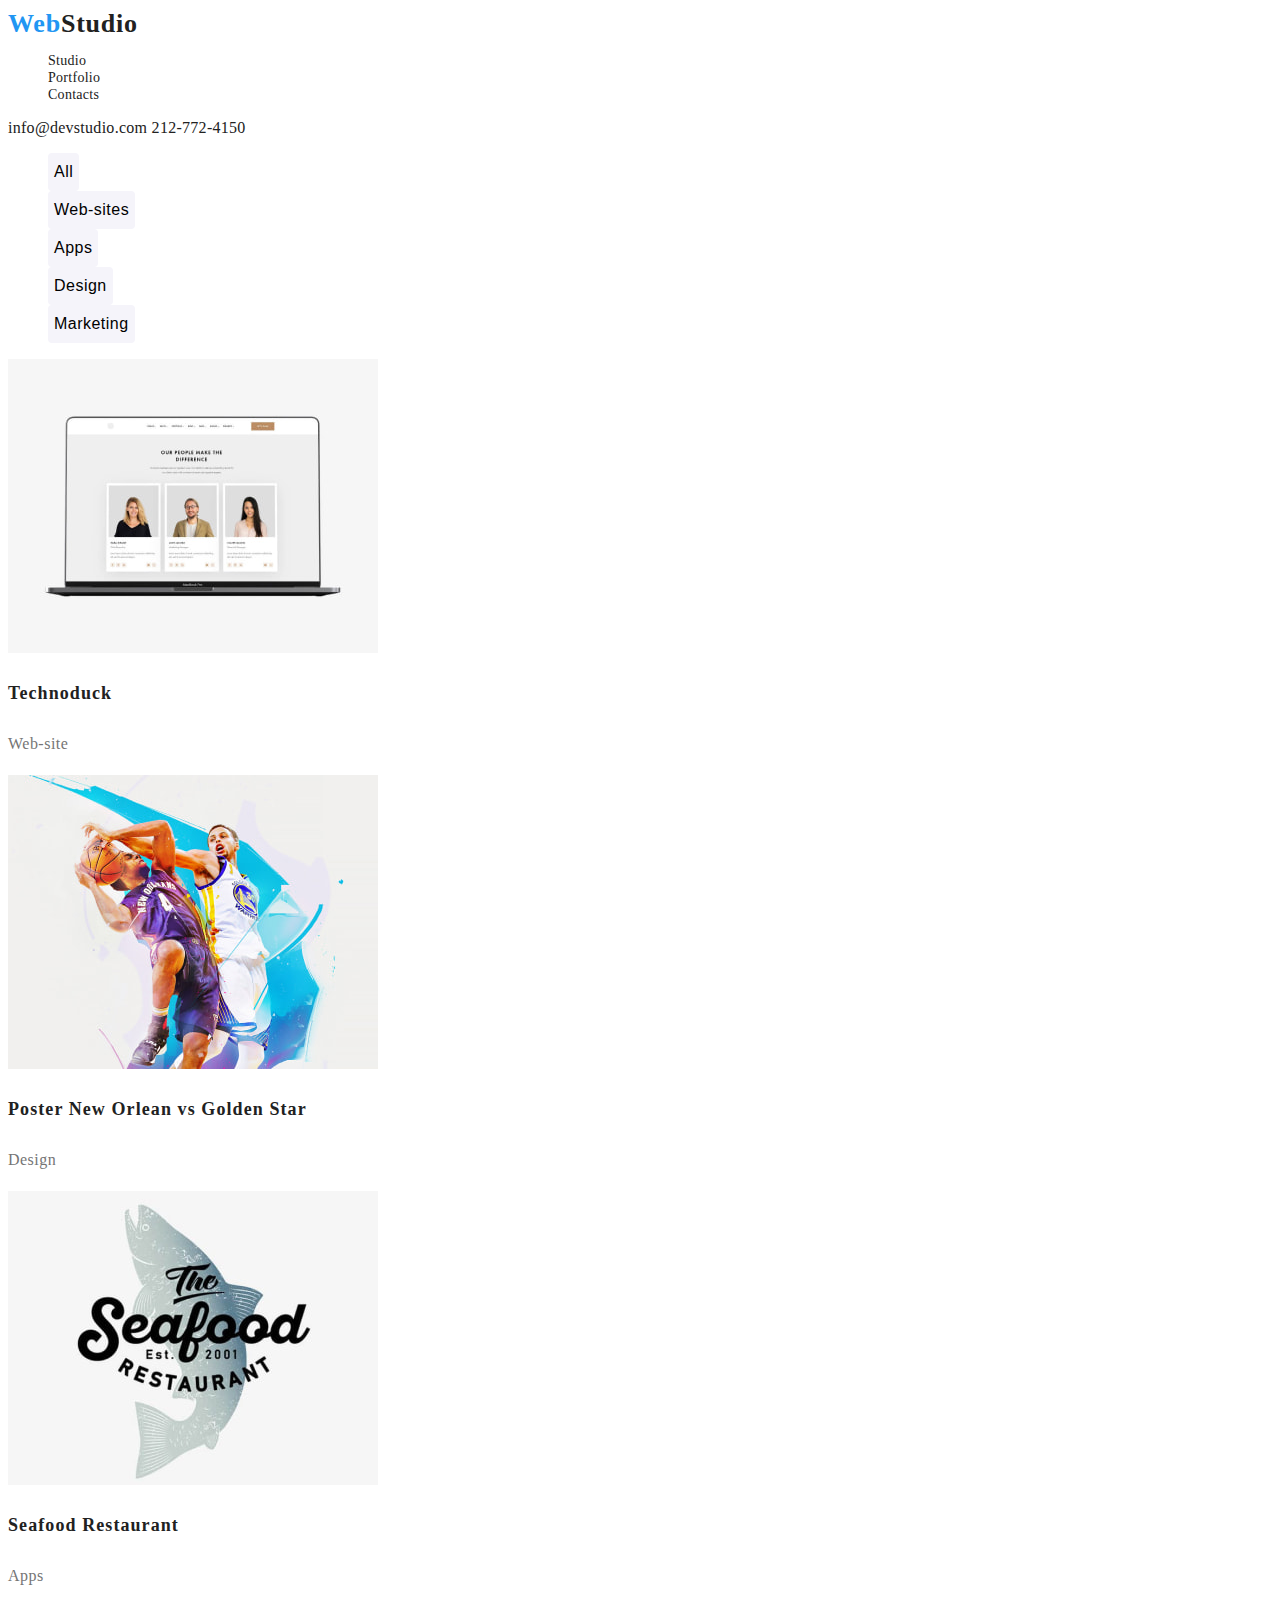
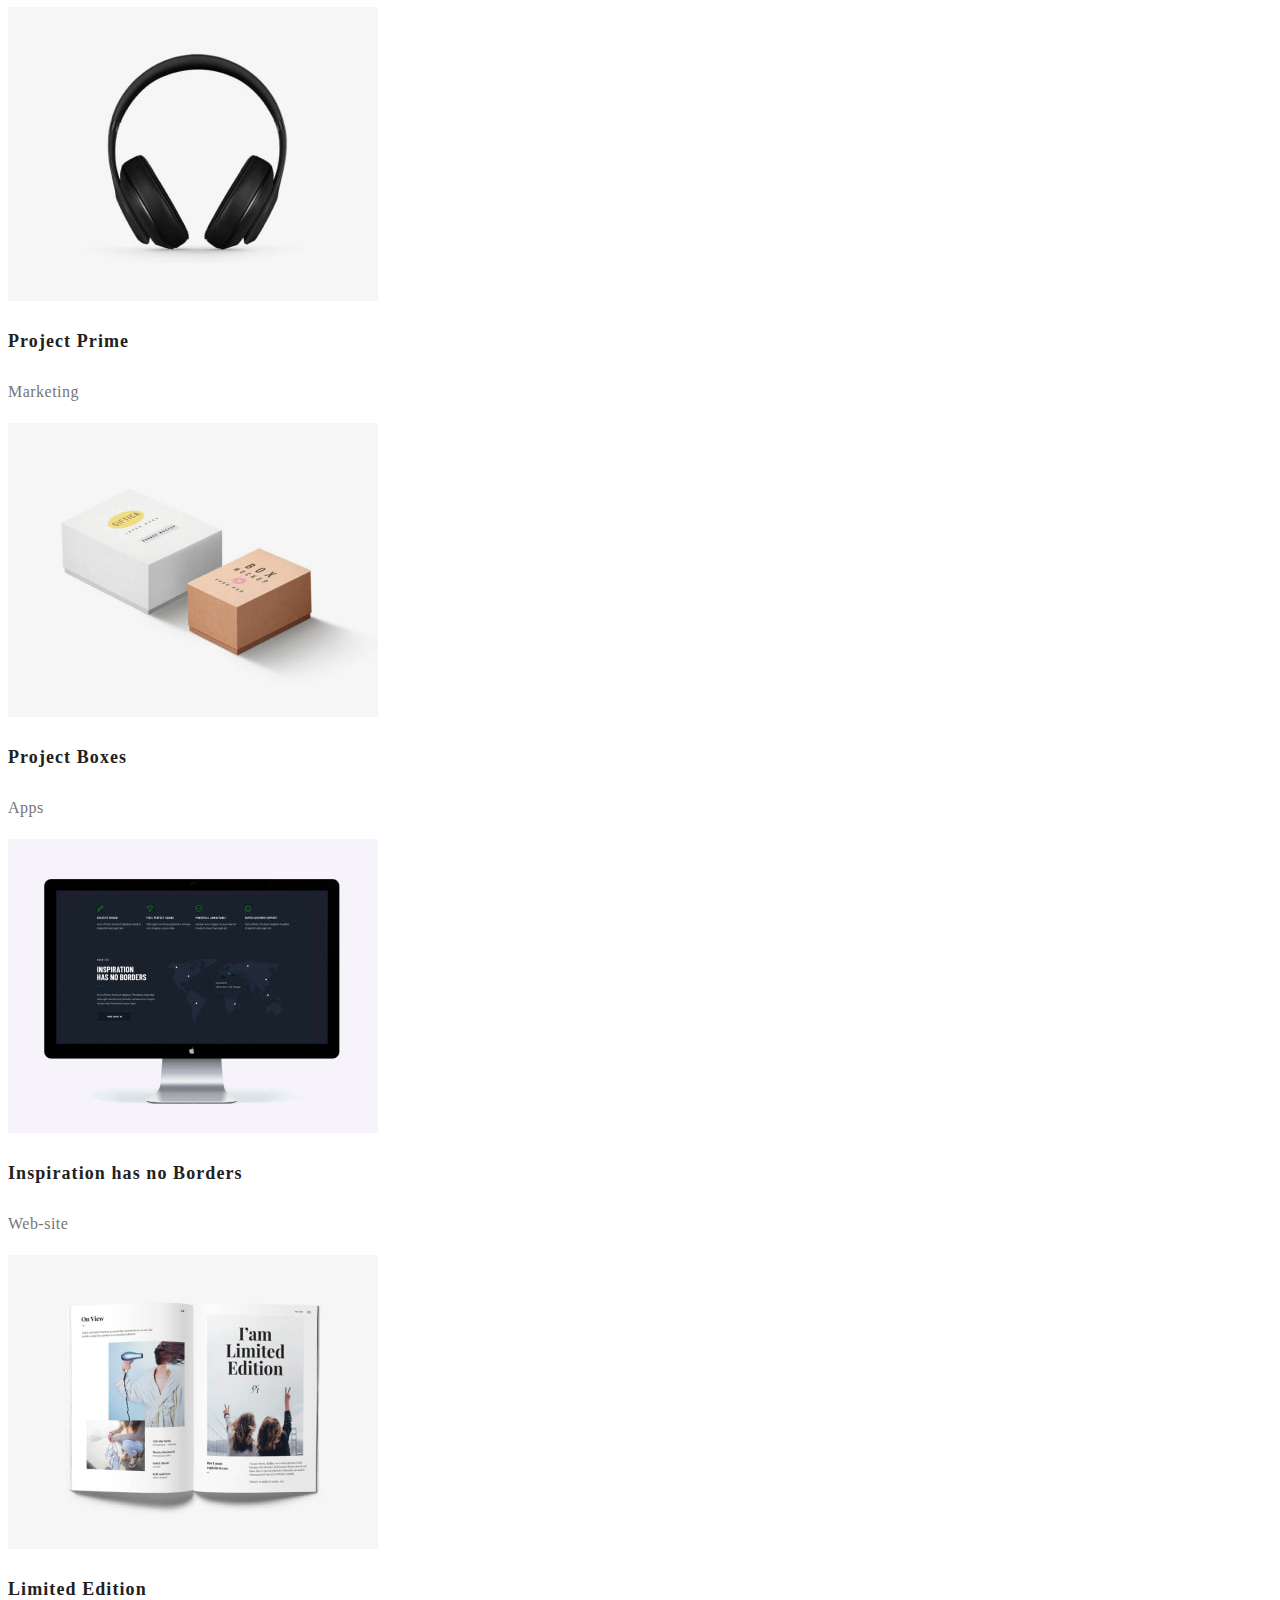
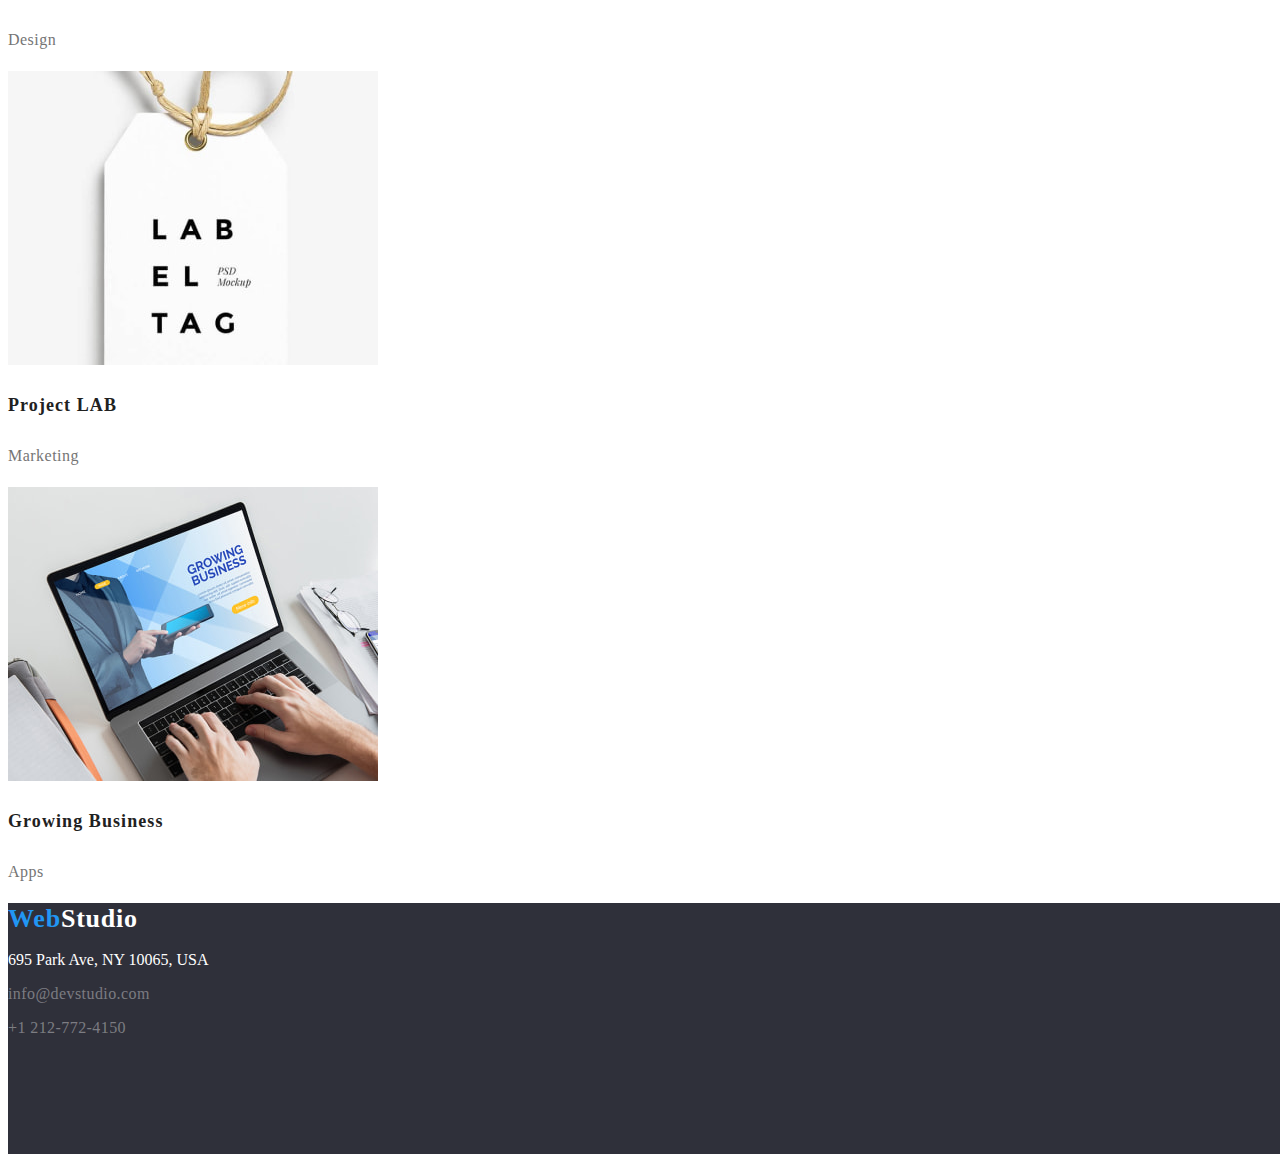
==== portfolio.html @ 18568f63 "Initial commit" ====
<!DOCTYPE html>
<html lang="en">
<head>
    <meta charset="UTF-8">
    <meta name="viewport" content="width=device-width, initial-scale=1.0">
    <title>Portfolio</title>
    <link rel="stylesheet" href="./css/styles.css" />
</head>
<body class="entire-content">
<header class="first-section">
    <a class="web-studio" href="#" ><span class="web-logo">Web</span>Studio</a>
    <nav class="navigation-list">
        <ul class="list">
            <li class="list-element"><a class="link" href="./index.html">Studio</a></li>
            <li class="list-element"><a class="link" href="./portfolio.html">Portfolio</a></li>
            <li class="list-element"><a class="link" href="#">Contacts</a></li>
        </ul>
    </nav>
    <div class="header-links">
        <a class="link" href="mailto:info@devstudio.com">info@devstudio.com</a>
        <a class="link" href="tel:212-772-4150">212-772-4150</a>
    </div>
</header>
 <main>
    <!--Buttons list-->
<div>
   <ul class="buttons-list">
<li><button class="buttons-element" type="button">All</button></li>
<li><button class="buttons-element" type="button">Web-sites</button></li>
<li><button class="buttons-element" type="button">Apps</button></li>
<li><button class="buttons-element" type="button">Design</button></li>
<li><button class="buttons-element" type="button">Marketing</button></li>

   </ul> 
</div>
<!--Portofolio-->
<section class="Portofolio">

<div class="portofolio-content">
<img src="./images/technoduck.jpg" alt="Technoduck" width="370" height="294" />
<p class="projects"><b>Technoduck</b></p>
<p class="projects-type">Web-site</p>
</div>

<div class="portofolio-content">
    <img src="./images/poster.jpg" alt="Poster New Orlean vs Golden Star" width="370" height="294" />
    <p class="projects"><b>Poster New Orlean vs Golden Star</b></p>
    <p class="projects-type">Design</p>
</div>
<div class="portofolio-content">
    <img src="./images/seafood.jpg" alt="Seafood Restaurant " width="370" height="294" />
    <p class="projects" ><b>Seafood Restaurant</b></p>
    <p class="projects-type">Apps</p>
</div>
<div class="portofolio-content">
<img src="./images/project-prime.jpg" alt="Project Prime " width="370" height="294" />
<p class="projects"><b>Project Prime</b></p>
<p class="projects-type">Marketing</p>
</div>

<div class="portofolio-content" >
<img src="./images/project-boxes.jpg" alt="Project Boxes" width="370" height="294" />
<p class="projects"><b>Project Boxes</b></p>
<p class="projects-type">Apps</p>
</div>

<div class="portofolio-content">
<img src="./images/borders.jpg" alt="Inspiration has no Borders" width="370" height="294" />
<p class="projects"><b>Inspiration has no Borders</b></p>
<p class="projects-type" >Web-site</p>
</div>

<div class="portofolio-content">
<img src="./images/limited-edition.jpg" alt="Limited Edition" width="370" height="294" />
<p class="projects"><b>Limited Edition</b></p>
<p class="projects-type">Design</p>
</div>

<div class="portofolio-content">
<img src="./images/project-lab.jpg" alt="Project LAB" width="370" height="294" />
<p class="projects"><b>Project LAB</b></p>
<p class="projects-type">Marketing</p>
</div>

<div class="portofolio-content">
<img src="./images/growing-business.jpg" alt="Growing Business" width="370" height="294" />
<p class="projects"><b>Growing Business</b></p>
<p class="projects-type">Apps</p>
</div>

</section>
 </main>
<footer class="contacts">
    <a class="web-studio-light" href="#"><span class="web-logo-light">Web</span>Studio</a>
    <address class="contacts-detailes">
        <p>695 Park Ave, NY 10065, USA</p>
        <p class="info">info@devstudio.com</p>
        <P class="number">+1 212-772-4150</P>
    </address>
</footer>
</body>
</html>
---- css/styles.css ----
:root
{
    --blue: #2196F3;
    --black: #212121;
    --grey: #757575;
    --white: #FFFFFF;
    --button-grey: #F5F4FA;
    --normal-font-size: 14px;
    --middle-font-size: 16px;
    --main-font: "Roboto" sans-serif;

    
}
/* Body global*/
.entire-content {
font-family: var(--main-font);
color: var(--black);
width: 1600px;
}

/* Header style*/
.web-studio {
    font-family: "Raleway";
    font-size: 26px;
    font-weight: 700;
    letter-spacing: 0.78px;
    text-align: left;
    line-height: 1.2;
}
.web-logo {
    color: var(--blue);
}
/* Navigation list*/
.navigation-list {
    font-size: var(--normal-font-size);
    font-weight: 500;
    letter-spacing: 0.28px;
    text-align: left;
    line-height: 1.2;
}

.header-links {
    font-weight: 500;
    letter-spacing: 0.28px;
    line-height: 1.2;
}

/* Link style */
a {
    text-decoration: none;
    color: var(--black);
}
.link:hover {
    color: var(--blue);
}
.link:focus {
    color: var(--blue)
}

/*Title section*/
.title-section { 
    height: 600px;
    width: 1600px;
    background-color: #2F303A;
    text-align: center;
    
}
 
.main-title {
    color: var(--white);
    font-weight: 900;
    line-height: 1.36;
    letter-spacing: 2.64px;
}

.blue-button {
    background-color: var(--blue);
    color: var(--white);
    font-size: 16px;
    font-weight: 700;
    cursor: pointer;
    border: none;
    border-radius: 4px;
    width: 200px;
    height: 50px;
    line-height: 1.88;
    letter-spacing: 0.96px;
}

/*Advantages & what we do section*/

.advantage {
    font-size: var(--normal-font-size);
    font-weight: 700;
    line-height: 1.2;
    letter-spacing: 0.42px;
}
.advantage-description {
color: var(--grey);
text-align: left;
line-height: 1.71;
letter-spacing: 0.42px;
}

.list, .benefits {
    list-style-type: none;
}

/* What we do*/
.do-title .our-team-title {
    font-size: 36px;
    font-weight: 700;
    line-height: 1.2;
    letter-spacing: 1.08px;
}
 /*Our team section*/

.name {
    font-size: var(--middle-font-size);
    font-weight: 500;
    line-height: 1.2;
    letter-spacing: 0.48px;
}
.ocupation {
    font-size: var(--middle-font-size);
    color: var(--grey);
    line-height: 1.2;
    letter-spacing: 0.48px;
}

/*Footer*/
.contacts {
    background-color: #2F303A;
    width: 1600px;
    height: 251px;
    color: var(--white);
}

.web-studio-light {
    font-family: "Raleway";
    font-size: 26px;
    font-weight: 700;
    letter-spacing: 0.78px;
    text-align: left;
    line-height: 1.2;
    color: var(--white);
}

.web-logo-light {
    color: var(--blue);
}
.contacts-detailes {
font-style: normal;
}
.park {
    line-height: 1.2;
    letter-spacing: 0.42px;
}
.info, .number {
    color: #FFFFFF60;
    line-height: 1.14;
    letter-spacing: 0.42px;
}
.info:hover, .number:hover {
    color: var(--blue);
}
.info:focus, .number:focus {
color: var(--blue);
}
 
/* Portofolio page*/

.buttons-element {
    font-size: var(--middle-font-size);
    font-weight: 500;
    background-color: var(--button-grey);
    height: 38px;
    border: none;
    border-radius: 4px;
    cursor: pointer;
    line-height: 1.63;
    letter-spacing: 0.48px;
    text-align: center;
}

.buttons-element:hover {
    background-color: var(--blue);
    color: var(--white);
}
.buttons-element:focus {
    background-color: var(--blue);
    color: var(--white);
}
.buttons-list {
    list-style-type: none;
}

.projects {
    font-weight: 700;
    font-size: 18px;
    line-height: 2;
    letter-spacing: 1.08px;
    text-align: left;
}
.projects-type {
    color: var(--grey);
    font-size: var(--middle-font-size);
    line-height: 1.88;
    letter-spacing: 0.48px;
    text-align: left;
}
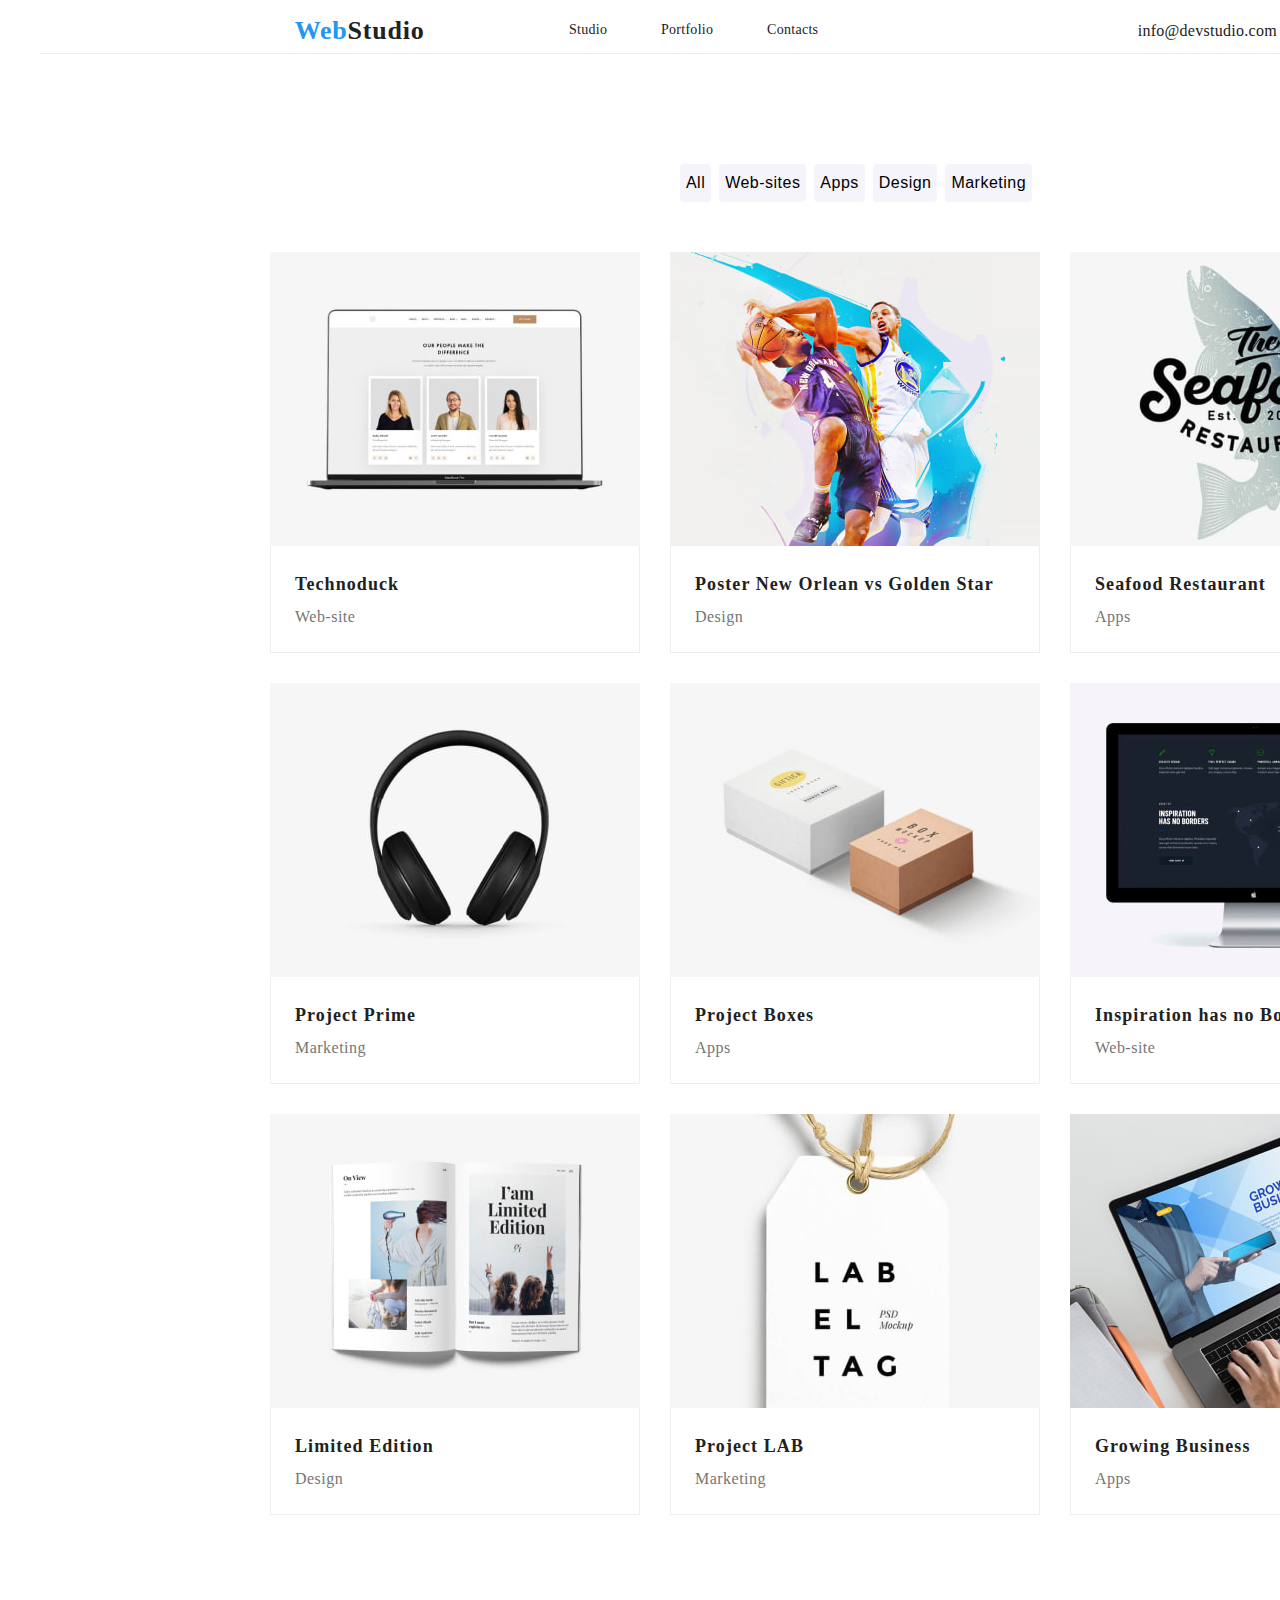
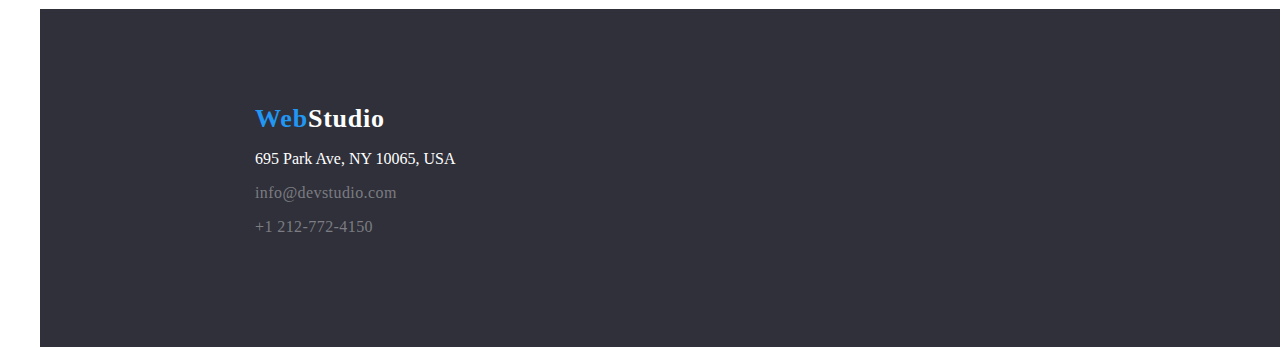
==== commit 4520e6da: "Tema 3" ====
--- a/portfolio.html
+++ b/portfolio.html
@@ -4,9 +4,11 @@
     <meta charset="UTF-8">
     <meta name="viewport" content="width=device-width, initial-scale=1.0">
     <title>Portfolio</title>
+    <link rel="stylesheet" href="node_modules/modern-normalize/modern-normalize.css">
     <link rel="stylesheet" href="./css/styles.css" />
 </head>
 <body class="entire-content">
+    <div class="container">
 <header class="first-section">
     <a class="web-studio" href="#" ><span class="web-logo">Web</span>Studio</a>
     <nav class="navigation-list">
@@ -22,6 +24,7 @@
     </div>
 </header>
  <main>
+    <div class="section">
     <!--Buttons list-->
 <div>
    <ul class="buttons-list">
@@ -34,69 +37,93 @@
    </ul> 
 </div>
 <!--Portofolio-->
-<section class="Portofolio">
+<section class="portofolio">
 
 <div class="portofolio-content">
-<img src="./images/technoduck.jpg" alt="Technoduck" width="370" height="294" />
+<img class="top-image" src="./images/technoduck.jpg" alt="Technoduck" width="370" height="294" />
+<div class="bottom-card">
 <p class="projects"><b>Technoduck</b></p>
 <p class="projects-type">Web-site</p>
 </div>
+</div>
 
 <div class="portofolio-content">
-    <img src="./images/poster.jpg" alt="Poster New Orlean vs Golden Star" width="370" height="294" />
+    <img class="top-image" src="./images/poster.jpg" alt="Poster New Orlean vs Golden Star" width="370" height="294" />
+    <div class="bottom-card">
     <p class="projects"><b>Poster New Orlean vs Golden Star</b></p>
     <p class="projects-type">Design</p>
-</div>
+    </div>
+    </div>
+
 <div class="portofolio-content">
-    <img src="./images/seafood.jpg" alt="Seafood Restaurant " width="370" height="294" />
+    <img class="top-image" src="./images/seafood.jpg" alt="Seafood Restaurant " width="370" height="294" />
+    <div class="bottom-card">
     <p class="projects" ><b>Seafood Restaurant</b></p>
     <p class="projects-type">Apps</p>
+    </div>
 </div>
+
 <div class="portofolio-content">
-<img src="./images/project-prime.jpg" alt="Project Prime " width="370" height="294" />
+<img class="top-image" src="./images/project-prime.jpg" alt="Project Prime " width="370" height="294" />
+<div class="bottom-card">
 <p class="projects"><b>Project Prime</b></p>
 <p class="projects-type">Marketing</p>
 </div>
+</div>
 
 <div class="portofolio-content" >
-<img src="./images/project-boxes.jpg" alt="Project Boxes" width="370" height="294" />
+<img class="top-image" src="./images/project-boxes.jpg" alt="Project Boxes" width="370" height="294" />
+<div class="bottom-card">
 <p class="projects"><b>Project Boxes</b></p>
 <p class="projects-type">Apps</p>
 </div>
+</div>
 
 <div class="portofolio-content">
-<img src="./images/borders.jpg" alt="Inspiration has no Borders" width="370" height="294" />
+<img class="top-image" src="./images/borders.jpg" alt="Inspiration has no Borders" width="370" height="294" />
+<div class="bottom-card">
 <p class="projects"><b>Inspiration has no Borders</b></p>
 <p class="projects-type" >Web-site</p>
 </div>
+</div>
 
 <div class="portofolio-content">
-<img src="./images/limited-edition.jpg" alt="Limited Edition" width="370" height="294" />
+<img class="top-image" src="./images/limited-edition.jpg" alt="Limited Edition" width="370" height="294" />
+<div class="bottom-card">
 <p class="projects"><b>Limited Edition</b></p>
 <p class="projects-type">Design</p>
 </div>
+</div>
 
 <div class="portofolio-content">
-<img src="./images/project-lab.jpg" alt="Project LAB" width="370" height="294" />
+<img class="top-image" src="./images/project-lab.jpg" alt="Project LAB" width="370" height="294" />
+<div class="bottom-card">
 <p class="projects"><b>Project LAB</b></p>
 <p class="projects-type">Marketing</p>
 </div>
+</div>
 
 <div class="portofolio-content">
-<img src="./images/growing-business.jpg" alt="Growing Business" width="370" height="294" />
+<img class="top-image" src="./images/growing-business.jpg" alt="Growing Business" width="370" height="294" />
+<div class="bottom-card">
 <p class="projects"><b>Growing Business</b></p>
 <p class="projects-type">Apps</p>
 </div>
+</div>
 
 </section>
+</div>
  </main>
 <footer class="contacts">
+    <div class="section">
     <a class="web-studio-light" href="#"><span class="web-logo-light">Web</span>Studio</a>
     <address class="contacts-detailes">
         <p>695 Park Ave, NY 10065, USA</p>
         <p class="info">info@devstudio.com</p>
         <P class="number">+1 212-772-4150</P>
     </address>
+    </div>
 </footer>
+</div>
 </body>
 </html>--- a/css/styles.css
+++ b/css/styles.css
@@ -1,3 +1,9 @@
+*,
+*::before,
+*::after {
+    box-sizing: border-box;
+}
+
 :root
 {
     --blue: #2196F3;
@@ -11,21 +17,50 @@
 
     
 }
+
+.container {
+
+    width: 1200px;
+    margin: 0 auto;
+}
+
+.section {
+    padding-top: 94px;
+    padding-bottom: 94px;
+    width:1600px;
+}
 /* Body global*/
 .entire-content {
 font-family: var(--main-font);
 color: var(--black);
+background-color: var(--white);
+
+}
+
+/* Header style*/
+.first-section {
+  display: flex; 
+  flex-direction: row;
+  justify-content:space-around;
+  align-items: center;
+border-top: none;
+    border-left: none;
+    border-right: none;
+    border-bottom: #ECECEC;
+    border-bottom-style: solid;
+    border-width: 1px;
 width: 1600px;
 }
 
-/* Header style*/
 .web-studio {
     font-family: "Raleway";
     font-size: 26px;
     font-weight: 700;
     letter-spacing: 0.78px;
-    text-align: left;
-    line-height: 1.2;
+    line-height: 1.2;
+    margin-left: 215px;
+
+  
 }
 .web-logo {
     color: var(--blue);
@@ -37,12 +72,21 @@
     letter-spacing: 0.28px;
     text-align: left;
     line-height: 1.2;
+    
+}
+.list-element
+{
+    display: inline-block;
+    margin-left: 25px;
+    margin-right: 25px;
 }
 
 .header-links {
     font-weight: 500;
     letter-spacing: 0.28px;
     line-height: 1.2;
+    margin-left: 215px;
+    margin-right: 225px;
 }
 
 /* Link style */
@@ -59,10 +103,14 @@
 
 /*Title section*/
 .title-section { 
-    height: 600px;
+    display: flex;
+   background-color: #2F303A;
+   justify-content: center;
+   align-items: center;
+    text-align: center;
     width: 1600px;
-    background-color: #2F303A;
-    text-align: center;
+   height: 600px;
+
     
 }
  
@@ -85,10 +133,22 @@
     height: 50px;
     line-height: 1.88;
     letter-spacing: 0.96px;
+
 }
 
 /*Advantages & what we do section*/
-
+.benefits {
+    display: flex;
+        flex-direction: row;
+        justify-content:center;
+        align-items: center;
+}
+.benefits-list {
+ margin-right: 30px;   
+}
+.benefits-list:last-child {
+    margin-right: 0;
+}
 .advantage {
     font-size: var(--normal-font-size);
     font-weight: 700;
@@ -107,13 +167,36 @@
 }
 
 /* What we do*/
+.do-section {
+display: inline-block;
+  text-align: center;
+}
 .do-title .our-team-title {
     font-size: 36px;
     font-weight: 700;
     line-height: 1.2;
     letter-spacing: 1.08px;
-}
+    margin-bottom: 50px;
+
+}
+.do-fields > img { margin-right: 30px;
+}
+
+.do-fields > img:last-child {
+    margin-right: 0;
+}
+
  /*Our team section*/
+ .our-team { 
+    display: inline;
+    flex-direction: row;
+    justify-content: center;
+    text-align: center;
+  }
+  .our-team > .section {
+    background-color: var(--button-grey);
+  }
+
 
 .name {
     font-size: var(--middle-font-size);
@@ -128,12 +211,27 @@
     letter-spacing: 0.48px;
 }
 
+.employes {
+    display: inline-block;
+    margin-right: 30px;
+    border-radius: 4px;
+    background-color: var(--white);
+    box-shadow: 0px 2px 1px rgba(0, 0, 0, 0.2),
+            0px 1px 1px rgba(0, 0, 0, 0.14);
+
+}
+.employes:last-child {
+    margin-right: 0px;
+}
+
 /*Footer*/
 .contacts {
     background-color: #2F303A;
-    width: 1600px;
-    height: 251px;
-    color: var(--white);
+    height: auto;
+    color: var(--white);
+    display: inline-block;
+    padding-left: 215px; 
+     width: 1600px; 
 }
 
 .web-studio-light {
@@ -181,19 +279,56 @@
     line-height: 1.63;
     letter-spacing: 0.48px;
     text-align: center;
-}
+    margin-right: 8px;
+}
+
 
 .buttons-element:hover {
     background-color: var(--blue);
     color: var(--white);
 }
+
 .buttons-element:focus {
     background-color: var(--blue);
     color: var(--white);
 }
+
 .buttons-list {
     list-style-type: none;
-}
+    display: flex;
+    justify-content: center;
+    margin-bottom: 50px;
+}
+
+.portofolio {
+    display: flex;
+    flex-wrap: wrap;
+    max-width: 1200px;
+    justify-content: center;
+    align-items: center;
+    gap: 30px;
+    margin-left: 215px;}
+
+.portofolio-content {
+align-content: center;
+}
+.top-image {
+display: block;
+}
+.bottom-card {
+    margin-top: 0px;
+border-color: #EEEEEE;
+    border-width: 0.5px;
+    border-style: solid;
+    border-top: none;
+    padding-right: 24px;
+    padding-left: 24px;
+    padding-top: 20px;
+    padding-bottom: 20px;
+          
+}
+
+
 
 .projects {
     font-weight: 700;
@@ -208,4 +343,9 @@
     line-height: 1.88;
     letter-spacing: 0.48px;
     text-align: left;
+}
+.projects, .projects-type {
+    text-align: left;
+    margin-bottom: 0px; 
+    margin-top: 0px;   
 }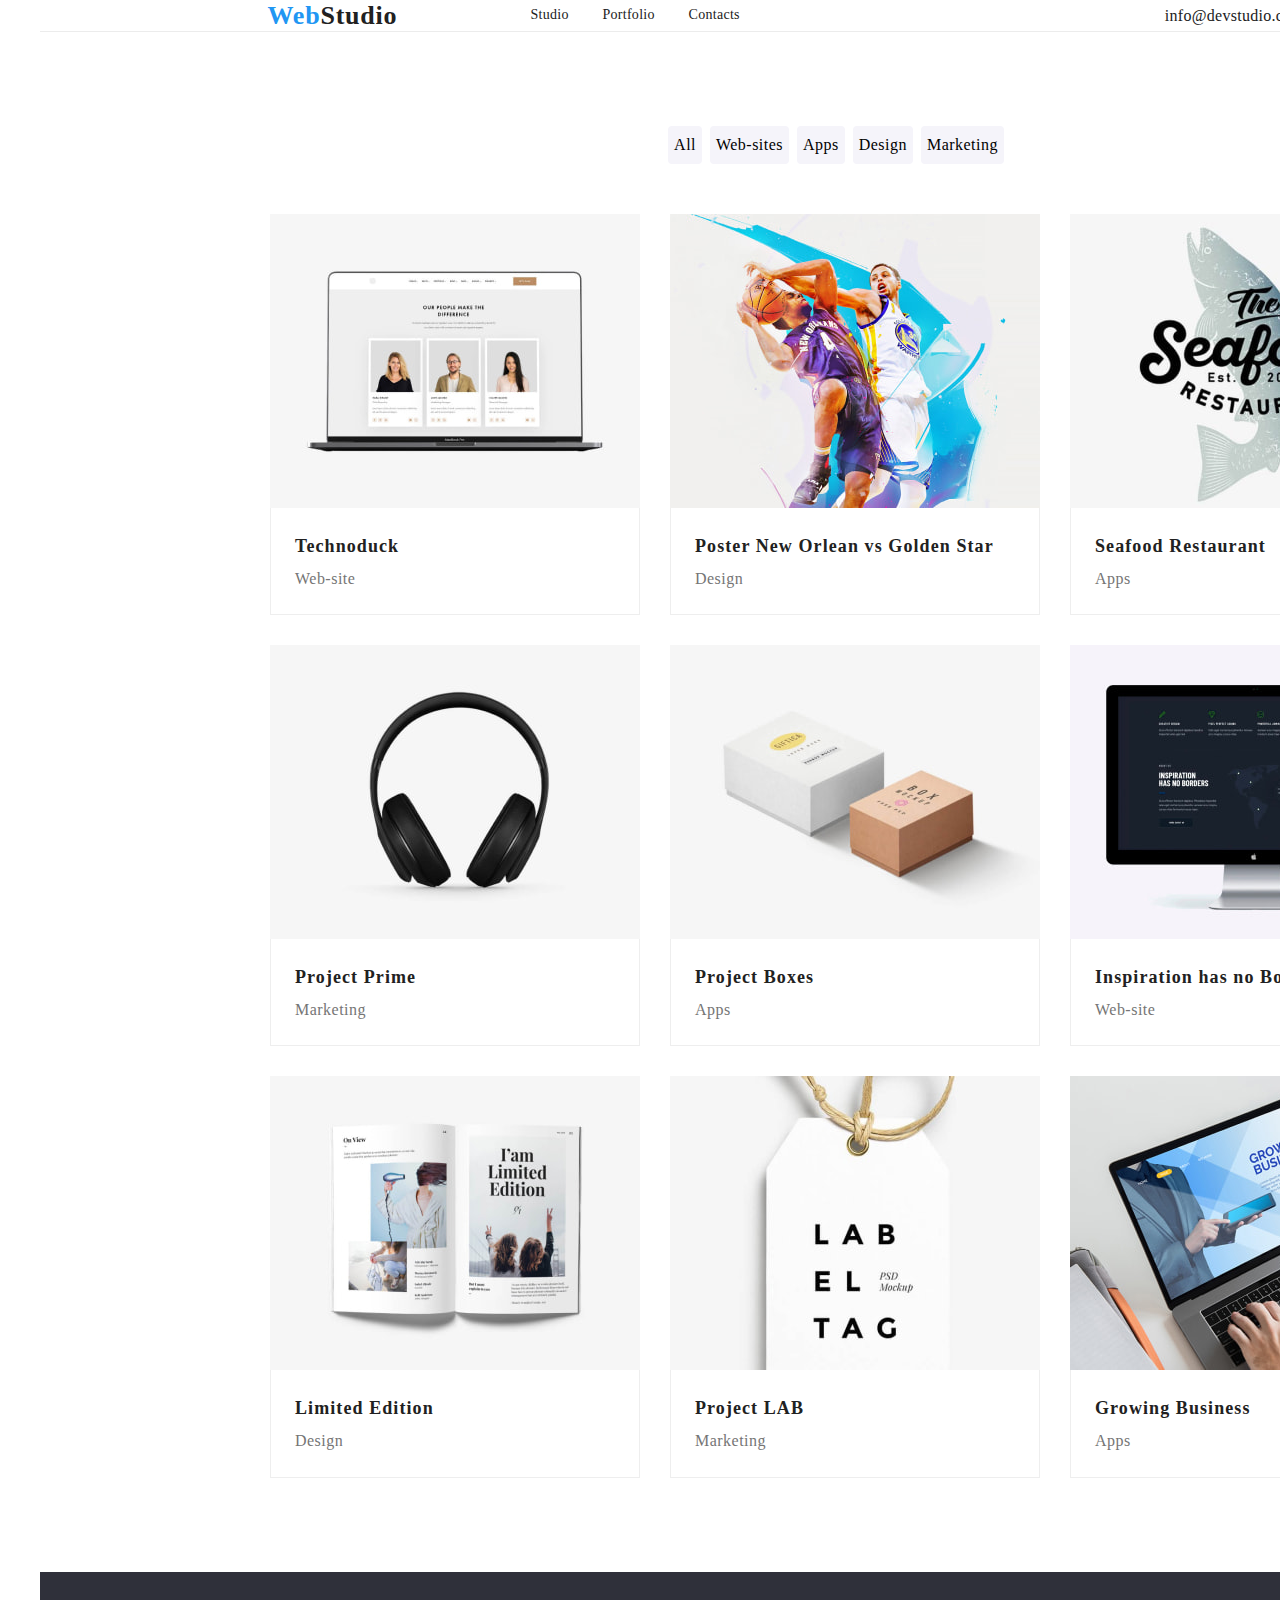
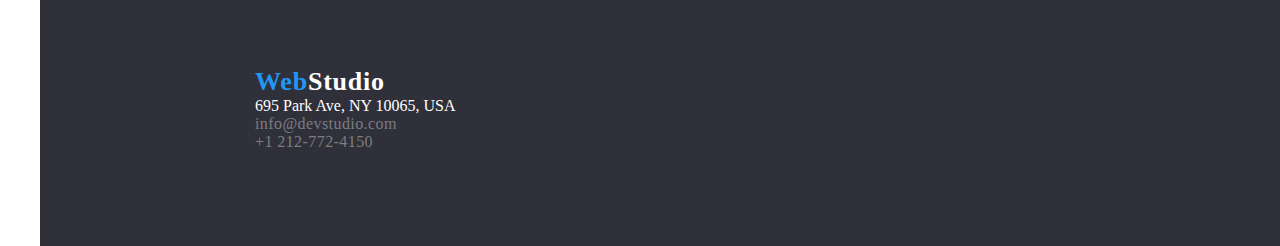
==== commit 7e8059dc: "Update" ====
--- a/portfolio.html
+++ b/portfolio.html
@@ -4,7 +4,7 @@
     <meta charset="UTF-8">
     <meta name="viewport" content="width=device-width, initial-scale=1.0">
     <title>Portfolio</title>
-    <link rel="stylesheet" href="node_modules/modern-normalize/modern-normalize.css">
+    <link rel="stylesheet" href="https://cdnjs.cloudflare.com/ajax/libs/modern-normalize/1.0.0/modern-normalize.min.css" />
     <link rel="stylesheet" href="./css/styles.css" />
 </head>
 <body class="entire-content">
--- a/css/styles.css
+++ b/css/styles.css
@@ -35,6 +35,17 @@
 color: var(--black);
 background-color: var(--white);
 
+}
+
+h1, h2, h3, h4, h5, h6, p {
+    margin: 0;
+    padding: 0; 
+}
+
+ul {
+    margin: 0;
+    padding: 0;
+    list-style: none; 
 }
 
 /* Header style*/
@@ -72,20 +83,22 @@
     letter-spacing: 0.28px;
     text-align: left;
     line-height: 1.2;
+    margin-left: 93px;
     
 }
 .list-element
 {
     display: inline-block;
-    margin-left: 25px;
-    margin-right: 25px;
-}
+    margin-left: 15px;
+    margin-right: 15px;
+}
+
 
 .header-links {
     font-weight: 500;
     letter-spacing: 0.28px;
     line-height: 1.2;
-    margin-left: 215px;
+    margin-left: 385px;
     margin-right: 225px;
 }
 
@@ -109,7 +122,7 @@
    align-items: center;
     text-align: center;
     width: 1600px;
-   height: 600px;
+   
 
     
 }
@@ -119,6 +132,9 @@
     font-weight: 900;
     line-height: 1.36;
     letter-spacing: 2.64px;
+    padding-top: 200px;
+    padding-bottom: 30px;
+
 }
 
 .blue-button {
@@ -130,10 +146,11 @@
     border: none;
     border-radius: 4px;
     width: 200px;
-    height: 50px;
     line-height: 1.88;
     letter-spacing: 0.96px;
-
+    margin-bottom: 200px;
+    padding-top: 10px;
+    padding-bottom: 10px;
 }
 
 /*Advantages & what we do section*/
@@ -154,6 +171,7 @@
     font-weight: 700;
     line-height: 1.2;
     letter-spacing: 0.42px;
+    margin-bottom: 10px;
 }
 .advantage-description {
 color: var(--grey);
@@ -272,7 +290,6 @@
     font-size: var(--middle-font-size);
     font-weight: 500;
     background-color: var(--button-grey);
-    height: 38px;
     border: none;
     border-radius: 4px;
     cursor: pointer;
@@ -280,6 +297,11 @@
     letter-spacing: 0.48px;
     text-align: center;
     margin-right: 8px;
+    padding-top: 6px;
+    padding-bottom: 6px;
+}
+.buttons-list:last-child {
+    margin-right: 0px;
 }
 
 
